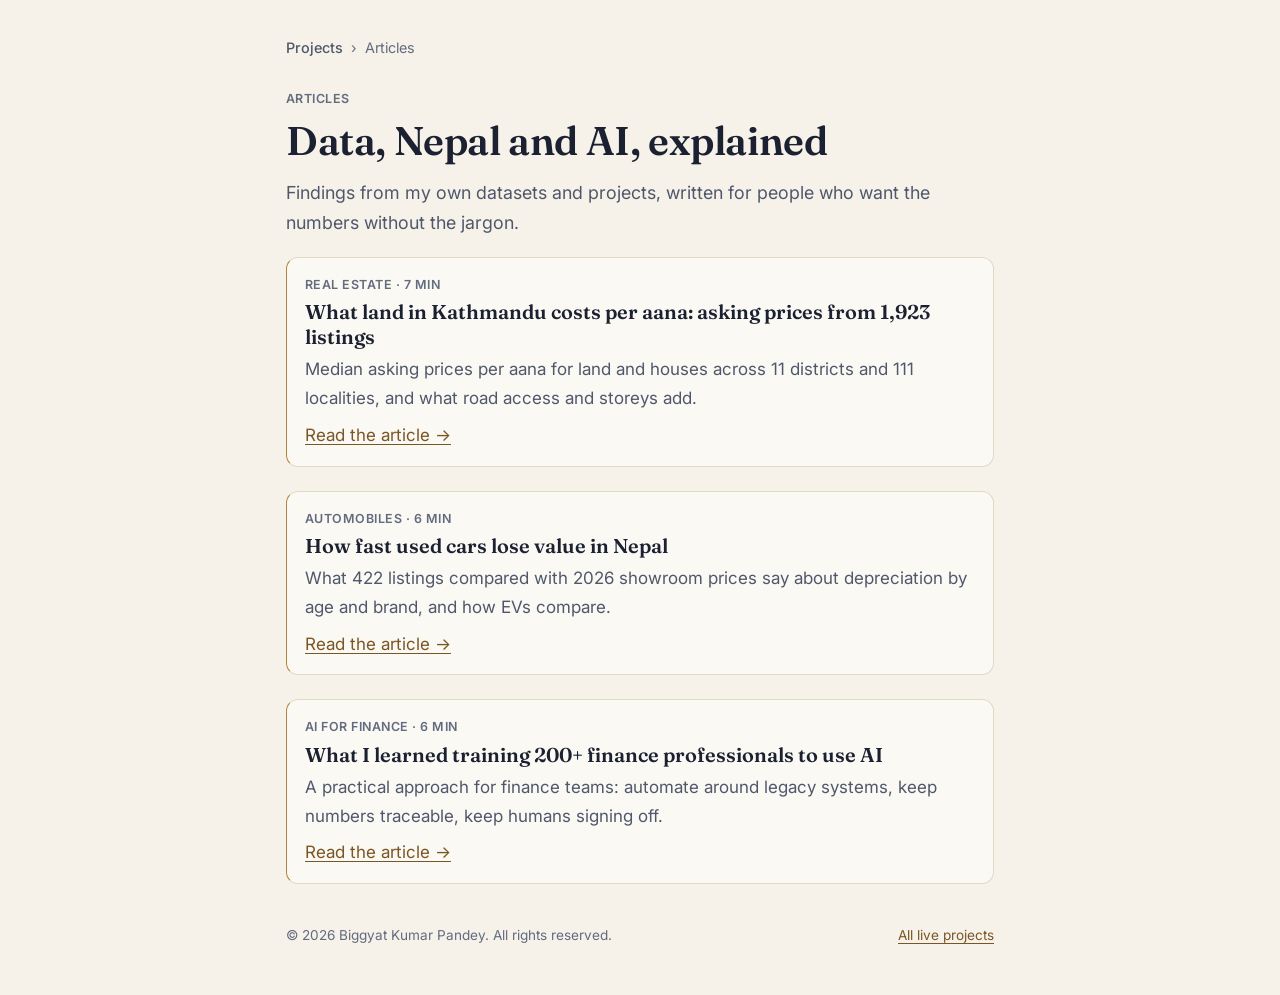
==== articles/index.html @ 2fc32e37 "Add three articles with an articles index - What land in Kathmandu costs per aana (1,923 listings) -" ====
<!doctype html>
<html lang="en">
<head>
<meta charset="utf-8">
<meta name="viewport" content="width=device-width, initial-scale=1">
<title>Articles: Nepal property and car prices, AI for finance | Biggyat Kumar Pandey</title>
<meta name="description" content="Data-driven articles by Biggyat Kumar Pandey: land prices per aana in Kathmandu, used car depreciation in Nepal, and how finance teams can use AI.">
<link rel="canonical" href="https://blog.biggyatkumarpandey.com.np/articles/">
<meta name="theme-color" content="#0F1626">
<link rel="icon" href="/favicon.ico" sizes="48x48">
<link rel="icon" href="/favicon.svg" type="image/svg+xml">
<meta property="og:type" content="website">
<meta property="og:title" content="Articles by Biggyat Kumar Pandey">
<meta property="og:description" content="Land prices per aana, used car depreciation in Nepal, and AI for finance teams.">
<meta property="og:url" content="https://blog.biggyatkumarpandey.com.np/articles/">
<meta property="og:image" content="https://blog.biggyatkumarpandey.com.np/img/og-image.jpg">
<meta name="twitter:card" content="summary_large_image">
<script type="application/ld+json">
{
 "@context": "https://schema.org",
 "@type": "Blog",
 "@id": "https://blog.biggyatkumarpandey.com.np/articles/#blog",
 "url": "https://blog.biggyatkumarpandey.com.np/articles/",
 "name": "Articles by Biggyat Kumar Pandey",
 "inLanguage": "en",
 "author": {
  "@type": "Person",
  "@id": "https://biggyatkumarpandey.com.np/#person",
  "name": "Biggyat Kumar Pandey",
  "url": "https://biggyatkumarpandey.com.np/"
 },
 "blogPost": [
  {
   "@type": "BlogPosting",
   "headline": "What land in Kathmandu costs per aana: asking prices from 1,923 listings",
   "url": "https://blog.biggyatkumarpandey.com.np/articles/kathmandu-land-price-per-aana/",
   "datePublished": "2026-11-03"
  },
  {
   "@type": "BlogPosting",
   "headline": "How fast used cars lose value in Nepal",
   "url": "https://blog.biggyatkumarpandey.com.np/articles/used-car-depreciation-nepal/",
   "datePublished": "2026-11-03"
  },
  {
   "@type": "BlogPosting",
   "headline": "What I learned training 200+ finance professionals to use AI",
   "url": "https://blog.biggyatkumarpandey.com.np/articles/ai-for-finance-teams-nepal/",
   "datePublished": "2026-11-03"
  }
 ]
}
</script>
<link rel="preconnect" href="https://fonts.googleapis.com">
<link rel="preconnect" href="https://fonts.gstatic.com" crossorigin>
<link rel="stylesheet" href="https://fonts.googleapis.com/css2?family=Inter:wght@400;500;600;700&family=Fraunces:opsz,wght@9..144,600&display=swap" media="print" onload="this.media='all'">
<link rel="stylesheet" href="article.css">
</head>
<body>
<div class="wrap">
  <div class="topbar"><nav class="crumbs" aria-label="Breadcrumb"><a href="/">Projects</a><span>›</span><span>Articles</span></nav></div>
  <p class="kicker">Articles</p>
  <h1>Data, Nepal and AI, explained</h1>
  <p class="dek">Findings from my own datasets and projects, written for people who want the numbers without the jargon.</p>
    <article class="answer" style="border-left-width:1px"><p class="kicker" style="margin-bottom:4px">Real estate · 7 min</p><h2 style="margin:0 0 6px;font-size:1.25rem"><a href="kathmandu-land-price-per-aana/" style="color:var(--text);text-decoration:none">What land in Kathmandu costs per aana: asking prices from 1,923 listings</a></h2><p style="margin:0 0 8px;color:var(--text-2)">Median asking prices per aana for land and houses across 11 districts and 111 localities, and what road access and storeys add.</p><a href="kathmandu-land-price-per-aana/">Read the article →</a></article>
    <article class="answer" style="border-left-width:1px"><p class="kicker" style="margin-bottom:4px">Automobiles · 6 min</p><h2 style="margin:0 0 6px;font-size:1.25rem"><a href="used-car-depreciation-nepal/" style="color:var(--text);text-decoration:none">How fast used cars lose value in Nepal</a></h2><p style="margin:0 0 8px;color:var(--text-2)">What 422 listings compared with 2026 showroom prices say about depreciation by age and brand, and how EVs compare.</p><a href="used-car-depreciation-nepal/">Read the article →</a></article>
    <article class="answer" style="border-left-width:1px"><p class="kicker" style="margin-bottom:4px">AI for finance · 6 min</p><h2 style="margin:0 0 6px;font-size:1.25rem"><a href="ai-for-finance-teams-nepal/" style="color:var(--text);text-decoration:none">What I learned training 200+ finance professionals to use AI</a></h2><p style="margin:0 0 8px;color:var(--text-2)">A practical approach for finance teams: automate around legacy systems, keep numbers traceable, keep humans signing off.</p><a href="ai-for-finance-teams-nepal/">Read the article →</a></article>
  <footer><span>© 2026 Biggyat Kumar Pandey. All rights reserved.</span><a href="/">All live projects</a></footer>
</div>
</body>
</html>
---- articles/article.css ----
:root {
  color-scheme: light;
  --page: #F6F2E9; --card: #FBF9F4; --text: #1B2131; --text-2: #4F586B; --muted: #636B7F;
  --accent: #B3843C; --accent-text: #7A5626; --accent-wash: rgba(179, 132, 60, 0.12);
  --border: #E1D9C4; --bar: #C99A52;
}
@media (prefers-color-scheme: dark) {
  :root:not([data-theme="light"]) {
    color-scheme: dark;
    --page: #10151F; --card: #161C29; --text: #ECE8DE; --text-2: #B3B9C7; --muted: #8890A2;
    --accent: #D3A45C; --accent-text: #D3A45C; --accent-wash: rgba(211, 164, 92, 0.14);
    --border: #262E3D; --bar: #B98B45;
  }
}
:root[data-theme="dark"] {
  color-scheme: dark;
  --page: #10151F; --card: #161C29; --text: #ECE8DE; --text-2: #B3B9C7; --muted: #8890A2;
  --accent: #D3A45C; --accent-text: #D3A45C; --accent-wash: rgba(211, 164, 92, 0.14);
  --border: #262E3D; --bar: #B98B45;
}
* { box-sizing: border-box; }
html { -webkit-text-size-adjust: 100%; }
body { margin: 0; background: var(--page); color: var(--text); font: 17px/1.7 Inter, system-ui, -apple-system, "Segoe UI", sans-serif; }
a { color: var(--accent-text); text-underline-offset: 3px; }
.wrap { max-width: 740px; margin: 0 auto; padding: clamp(18px, 4vw, 36px) 16px 48px; }
.topbar { display: flex; align-items: center; justify-content: space-between; gap: 12px; margin-bottom: 28px; font-size: .9rem; }
.topbar a { text-decoration: none; color: var(--text-2); font-weight: 500; }
.topbar a:hover { color: var(--accent-text); }
.crumbs { display: flex; gap: 8px; flex-wrap: wrap; align-items: center; }
.crumbs span { color: var(--muted); }
.theme { display: grid; place-items: center; width: 40px; height: 40px; border-radius: 10px; border: 1px solid var(--border); background: var(--card); color: var(--text-2); cursor: pointer; font-size: 1rem; }
.kicker { font-size: .78rem; font-weight: 600; letter-spacing: .04em; text-transform: uppercase; color: var(--muted); margin: 0 0 8px; }
h1 { font-family: Fraunces, Georgia, serif; font-weight: 600; font-size: clamp(1.75rem, 1.2rem + 2.4vw, 2.5rem); line-height: 1.15; margin: 0 0 14px; letter-spacing: -0.01em; }
.dek { font-size: 1.12rem; color: var(--text-2); margin: 0 0 18px; }
.byline { display: flex; align-items: center; gap: 12px; font-size: .9rem; color: var(--muted); padding-bottom: 22px; border-bottom: 1px solid var(--border); margin-bottom: 26px; }
.byline img { width: 40px; height: 40px; border-radius: 50%; }
.byline a { color: var(--text); font-weight: 600; text-decoration: none; }
h2 { font-family: Fraunces, Georgia, serif; font-weight: 600; font-size: 1.45rem; line-height: 1.25; margin: 38px 0 10px; }
h3 { font-size: 1.05rem; margin: 26px 0 6px; }
p, ul, ol { margin: 0 0 16px; }
li { margin-bottom: 6px; }
.answer { background: var(--card); border: 1px solid var(--border); border-left: 4px solid var(--accent); border-radius: 12px; padding: 16px 18px; margin: 0 0 24px; }
.answer p:last-child, .answer ul:last-child { margin-bottom: 0; }
.answer strong { color: var(--text); }
.table-wrap { overflow-x: auto; margin: 6px 0 8px; border: 1px solid var(--border); border-radius: 12px; background: var(--card); }
table { border-collapse: collapse; width: 100%; font-size: .93rem; min-width: 420px; }
th, td { padding: 9px 12px; text-align: left; border-bottom: 1px solid var(--border); vertical-align: middle; }
th { font-size: .78rem; text-transform: uppercase; letter-spacing: .03em; color: var(--muted); font-weight: 600; }
tr:last-child td { border-bottom: 0; }
td.num { text-align: right; font-variant-numeric: tabular-nums; white-space: nowrap; }
th.num { text-align: right; }
.barcell { width: 38%; }
.bar { height: 10px; border-radius: 5px; background: var(--bar); min-width: 2px; }
.note { font-size: .86rem; color: var(--muted); margin: 0 0 20px; }
.cta { display: flex; flex-wrap: wrap; align-items: center; gap: 12px; background: var(--accent-wash); border-radius: 14px; padding: 18px 20px; margin: 30px 0; }
.cta p { margin: 0; flex: 1 1 260px; }
.btn { display: inline-flex; align-items: center; justify-content: center; min-height: 44px; padding: 0 18px; border-radius: 10px; background: var(--accent); color: #1B2131; font-weight: 600; text-decoration: none; white-space: nowrap; }
.btn:hover { filter: brightness(1.06); }
.faq details { border: 1px solid var(--border); border-radius: 12px; background: var(--card); padding: 12px 16px; margin-bottom: 10px; }
.faq summary { cursor: pointer; font-weight: 600; }
.faq details p { margin: 10px 0 0; color: var(--text-2); }
.author { display: flex; gap: 16px; align-items: flex-start; border-top: 1px solid var(--border); margin-top: 40px; padding-top: 24px; font-size: .95rem; color: var(--text-2); }
.author img { width: 64px; height: 64px; border-radius: 50%; flex: none; }
.author strong { color: var(--text); }
.more { margin-top: 30px; }
.more h2 { font-size: 1.15rem; margin-top: 0; }
.more ul { padding-left: 18px; }
footer { margin-top: 40px; font-size: .85rem; color: var(--muted); display: flex; justify-content: space-between; flex-wrap: wrap; gap: 8px; }
footer a { color: var(--accent-text); }
:focus-visible { outline: 2px solid var(--accent); outline-offset: 2px; }
@media (max-width: 480px) {
  body { font-size: 16px; }
  .author { flex-direction: column; }
  table { min-width: 0; font-size: .86rem; }
  th, td { padding: 8px 8px; }
  th { font-size: .7rem; }
  .barcell { width: 26%; }
  td:first-child { white-space: nowrap; }
}
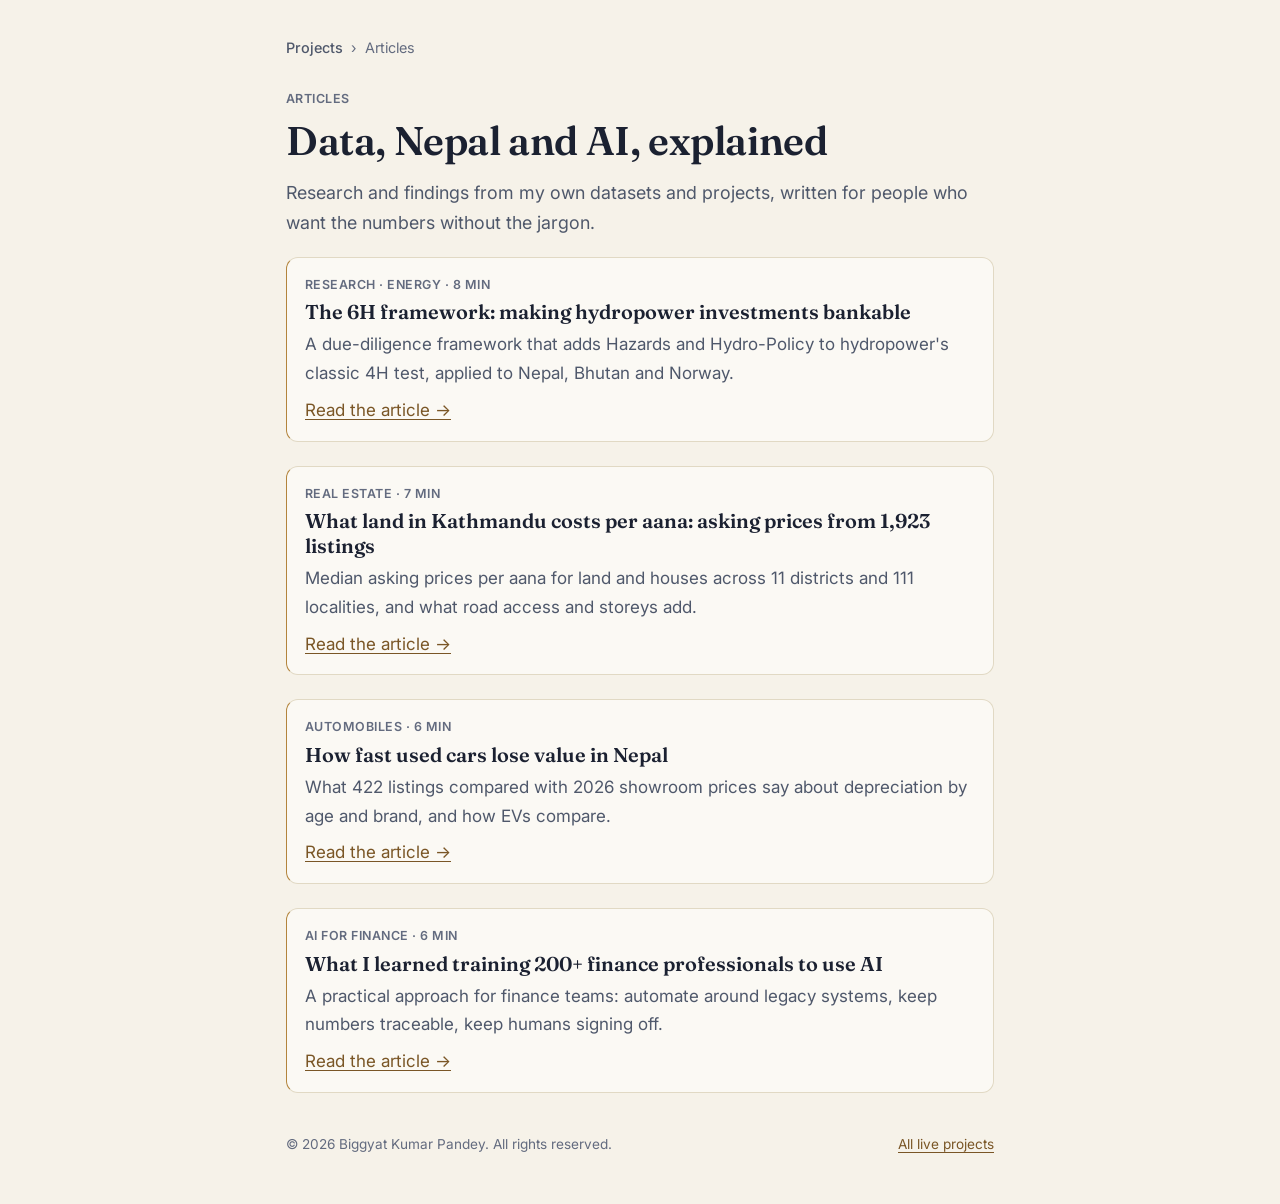
==== commit ba51edb8: "Add the 6H hydropower investment framework as a research article Summarises the 14-slide LinkedIn de" ====
--- a/articles/index.html
+++ b/articles/index.html
@@ -30,6 +30,7 @@
   "url": "https://biggyatkumarpandey.com.np/"
  },
  "blogPost": [
+  {"@type": "BlogPosting", "headline": "The 6H framework: making hydropower investments bankable", "url": "https://blog.biggyatkumarpandey.com.np/articles/6h-hydropower-investment-framework/", "datePublished": "2026-09-07"},
   {
    "@type": "BlogPosting",
    "headline": "What land in Kathmandu costs per aana: asking prices from 1,923 listings",
@@ -61,7 +62,8 @@
   <div class="topbar"><nav class="crumbs" aria-label="Breadcrumb"><a href="/">Projects</a><span>›</span><span>Articles</span></nav></div>
   <p class="kicker">Articles</p>
   <h1>Data, Nepal and AI, explained</h1>
-  <p class="dek">Findings from my own datasets and projects, written for people who want the numbers without the jargon.</p>
+  <p class="dek">Research and findings from my own datasets and projects, written for people who want the numbers without the jargon.</p>
+    <article class="answer" style="border-left-width:1px"><p class="kicker" style="margin-bottom:4px">Research · Energy · 8 min</p><h2 style="margin:0 0 6px;font-size:1.25rem"><a href="6h-hydropower-investment-framework/" style="color:var(--text);text-decoration:none">The 6H framework: making hydropower investments bankable</a></h2><p style="margin:0 0 8px;color:var(--text-2)">A due-diligence framework that adds Hazards and Hydro-Policy to hydropower's classic 4H test, applied to Nepal, Bhutan and Norway.</p><a href="6h-hydropower-investment-framework/">Read the article →</a></article>
     <article class="answer" style="border-left-width:1px"><p class="kicker" style="margin-bottom:4px">Real estate · 7 min</p><h2 style="margin:0 0 6px;font-size:1.25rem"><a href="kathmandu-land-price-per-aana/" style="color:var(--text);text-decoration:none">What land in Kathmandu costs per aana: asking prices from 1,923 listings</a></h2><p style="margin:0 0 8px;color:var(--text-2)">Median asking prices per aana for land and houses across 11 districts and 111 localities, and what road access and storeys add.</p><a href="kathmandu-land-price-per-aana/">Read the article →</a></article>
     <article class="answer" style="border-left-width:1px"><p class="kicker" style="margin-bottom:4px">Automobiles · 6 min</p><h2 style="margin:0 0 6px;font-size:1.25rem"><a href="used-car-depreciation-nepal/" style="color:var(--text);text-decoration:none">How fast used cars lose value in Nepal</a></h2><p style="margin:0 0 8px;color:var(--text-2)">What 422 listings compared with 2026 showroom prices say about depreciation by age and brand, and how EVs compare.</p><a href="used-car-depreciation-nepal/">Read the article →</a></article>
     <article class="answer" style="border-left-width:1px"><p class="kicker" style="margin-bottom:4px">AI for finance · 6 min</p><h2 style="margin:0 0 6px;font-size:1.25rem"><a href="ai-for-finance-teams-nepal/" style="color:var(--text);text-decoration:none">What I learned training 200+ finance professionals to use AI</a></h2><p style="margin:0 0 8px;color:var(--text-2)">A practical approach for finance teams: automate around legacy systems, keep numbers traceable, keep humans signing off.</p><a href="ai-for-finance-teams-nepal/">Read the article →</a></article>
--- a/articles/article.css
+++ b/articles/article.css
@@ -77,3 +77,6 @@
   .barcell { width: 26%; }
   td:first-child { white-space: nowrap; }
 }
+figure { margin: 18px 0 22px; }
+figure img { display: block; width: 100%; height: auto; border-radius: 12px; border: 1px solid var(--border); }
+figcaption { font-size: .86rem; color: var(--muted); margin-top: 8px; }
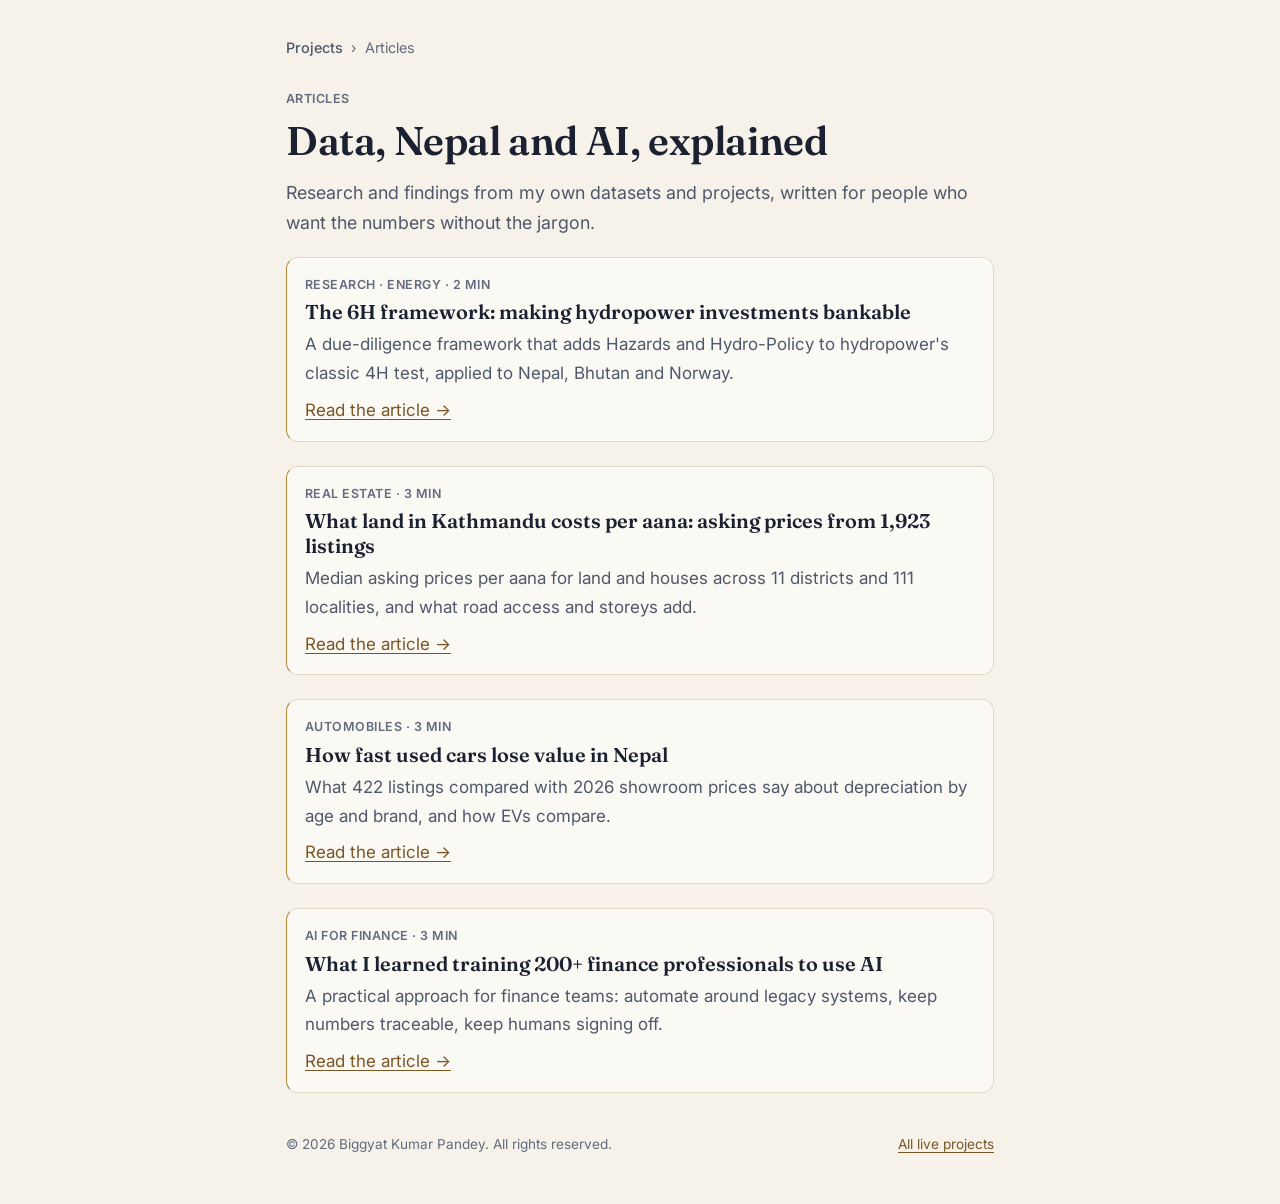
==== commit ee53000e: "Articles: short summaries with a request form for the full report - 6H article cut to a brief summar" ====
--- a/articles/index.html
+++ b/articles/index.html
@@ -63,10 +63,10 @@
   <p class="kicker">Articles</p>
   <h1>Data, Nepal and AI, explained</h1>
   <p class="dek">Research and findings from my own datasets and projects, written for people who want the numbers without the jargon.</p>
-    <article class="answer" style="border-left-width:1px"><p class="kicker" style="margin-bottom:4px">Research · Energy · 8 min</p><h2 style="margin:0 0 6px;font-size:1.25rem"><a href="6h-hydropower-investment-framework/" style="color:var(--text);text-decoration:none">The 6H framework: making hydropower investments bankable</a></h2><p style="margin:0 0 8px;color:var(--text-2)">A due-diligence framework that adds Hazards and Hydro-Policy to hydropower's classic 4H test, applied to Nepal, Bhutan and Norway.</p><a href="6h-hydropower-investment-framework/">Read the article →</a></article>
-    <article class="answer" style="border-left-width:1px"><p class="kicker" style="margin-bottom:4px">Real estate · 7 min</p><h2 style="margin:0 0 6px;font-size:1.25rem"><a href="kathmandu-land-price-per-aana/" style="color:var(--text);text-decoration:none">What land in Kathmandu costs per aana: asking prices from 1,923 listings</a></h2><p style="margin:0 0 8px;color:var(--text-2)">Median asking prices per aana for land and houses across 11 districts and 111 localities, and what road access and storeys add.</p><a href="kathmandu-land-price-per-aana/">Read the article →</a></article>
-    <article class="answer" style="border-left-width:1px"><p class="kicker" style="margin-bottom:4px">Automobiles · 6 min</p><h2 style="margin:0 0 6px;font-size:1.25rem"><a href="used-car-depreciation-nepal/" style="color:var(--text);text-decoration:none">How fast used cars lose value in Nepal</a></h2><p style="margin:0 0 8px;color:var(--text-2)">What 422 listings compared with 2026 showroom prices say about depreciation by age and brand, and how EVs compare.</p><a href="used-car-depreciation-nepal/">Read the article →</a></article>
-    <article class="answer" style="border-left-width:1px"><p class="kicker" style="margin-bottom:4px">AI for finance · 6 min</p><h2 style="margin:0 0 6px;font-size:1.25rem"><a href="ai-for-finance-teams-nepal/" style="color:var(--text);text-decoration:none">What I learned training 200+ finance professionals to use AI</a></h2><p style="margin:0 0 8px;color:var(--text-2)">A practical approach for finance teams: automate around legacy systems, keep numbers traceable, keep humans signing off.</p><a href="ai-for-finance-teams-nepal/">Read the article →</a></article>
+    <article class="answer" style="border-left-width:1px"><p class="kicker" style="margin-bottom:4px">Research · Energy · 2 min</p><h2 style="margin:0 0 6px;font-size:1.25rem"><a href="6h-hydropower-investment-framework/" style="color:var(--text);text-decoration:none">The 6H framework: making hydropower investments bankable</a></h2><p style="margin:0 0 8px;color:var(--text-2)">A due-diligence framework that adds Hazards and Hydro-Policy to hydropower's classic 4H test, applied to Nepal, Bhutan and Norway.</p><a href="6h-hydropower-investment-framework/">Read the article →</a></article>
+    <article class="answer" style="border-left-width:1px"><p class="kicker" style="margin-bottom:4px">Real estate · 3 min</p><h2 style="margin:0 0 6px;font-size:1.25rem"><a href="kathmandu-land-price-per-aana/" style="color:var(--text);text-decoration:none">What land in Kathmandu costs per aana: asking prices from 1,923 listings</a></h2><p style="margin:0 0 8px;color:var(--text-2)">Median asking prices per aana for land and houses across 11 districts and 111 localities, and what road access and storeys add.</p><a href="kathmandu-land-price-per-aana/">Read the article →</a></article>
+    <article class="answer" style="border-left-width:1px"><p class="kicker" style="margin-bottom:4px">Automobiles · 3 min</p><h2 style="margin:0 0 6px;font-size:1.25rem"><a href="used-car-depreciation-nepal/" style="color:var(--text);text-decoration:none">How fast used cars lose value in Nepal</a></h2><p style="margin:0 0 8px;color:var(--text-2)">What 422 listings compared with 2026 showroom prices say about depreciation by age and brand, and how EVs compare.</p><a href="used-car-depreciation-nepal/">Read the article →</a></article>
+    <article class="answer" style="border-left-width:1px"><p class="kicker" style="margin-bottom:4px">AI for finance · 3 min</p><h2 style="margin:0 0 6px;font-size:1.25rem"><a href="ai-for-finance-teams-nepal/" style="color:var(--text);text-decoration:none">What I learned training 200+ finance professionals to use AI</a></h2><p style="margin:0 0 8px;color:var(--text-2)">A practical approach for finance teams: automate around legacy systems, keep numbers traceable, keep humans signing off.</p><a href="ai-for-finance-teams-nepal/">Read the article →</a></article>
   <footer><span>© 2026 Biggyat Kumar Pandey. All rights reserved.</span><a href="/">All live projects</a></footer>
 </div>
 </body>
--- a/articles/article.css
+++ b/articles/article.css
@@ -80,3 +80,17 @@
 figure { margin: 18px 0 22px; }
 figure img { display: block; width: 100%; height: auto; border-radius: 12px; border: 1px solid var(--border); }
 figcaption { font-size: .86rem; color: var(--muted); margin-top: 8px; }
+.request { background: var(--card); border: 1px solid var(--border); border-radius: 16px; padding: 20px 22px; margin: 32px 0; }
+.request h2 { margin-top: 0; }
+.request .incl { margin: 0 0 18px; padding-left: 20px; color: var(--text-2); }
+.req-form label { display: flex; flex-direction: column; gap: 6px; font-size: .9rem; font-weight: 600; margin-bottom: 12px; color: var(--text); }
+.req-form .opt { font-weight: 400; color: var(--muted); }
+.req-form input, .req-form select, .req-form textarea { font: inherit; font-size: 1rem; font-weight: 400; color: var(--text); background: var(--page); border: 1px solid var(--border); border-radius: 10px; padding: 10px 12px; min-height: 44px; width: 100%; }
+.req-form input:focus, .req-form select:focus, .req-form textarea:focus { outline: 2px solid var(--accent); outline-offset: 1px; border-color: var(--accent); }
+.req-form .row2 { display: grid; grid-template-columns: 1fr 1fr; gap: 0 12px; }
+.req-actions { display: flex; flex-wrap: wrap; gap: 10px; margin-top: 4px; }
+.btn.ghost { background: transparent; border: 1px solid var(--border); color: var(--text); }
+.btn.ghost:hover { border-color: var(--accent); filter: none; }
+button.btn { border: 0; cursor: pointer; font: inherit; font-weight: 600; }
+.form-note { font-size: .84rem; color: var(--muted); margin: 10px 0 0; }
+@media (max-width: 560px) { .req-form .row2 { grid-template-columns: 1fr; } .req-actions .btn { flex: 1 1 100%; } }
